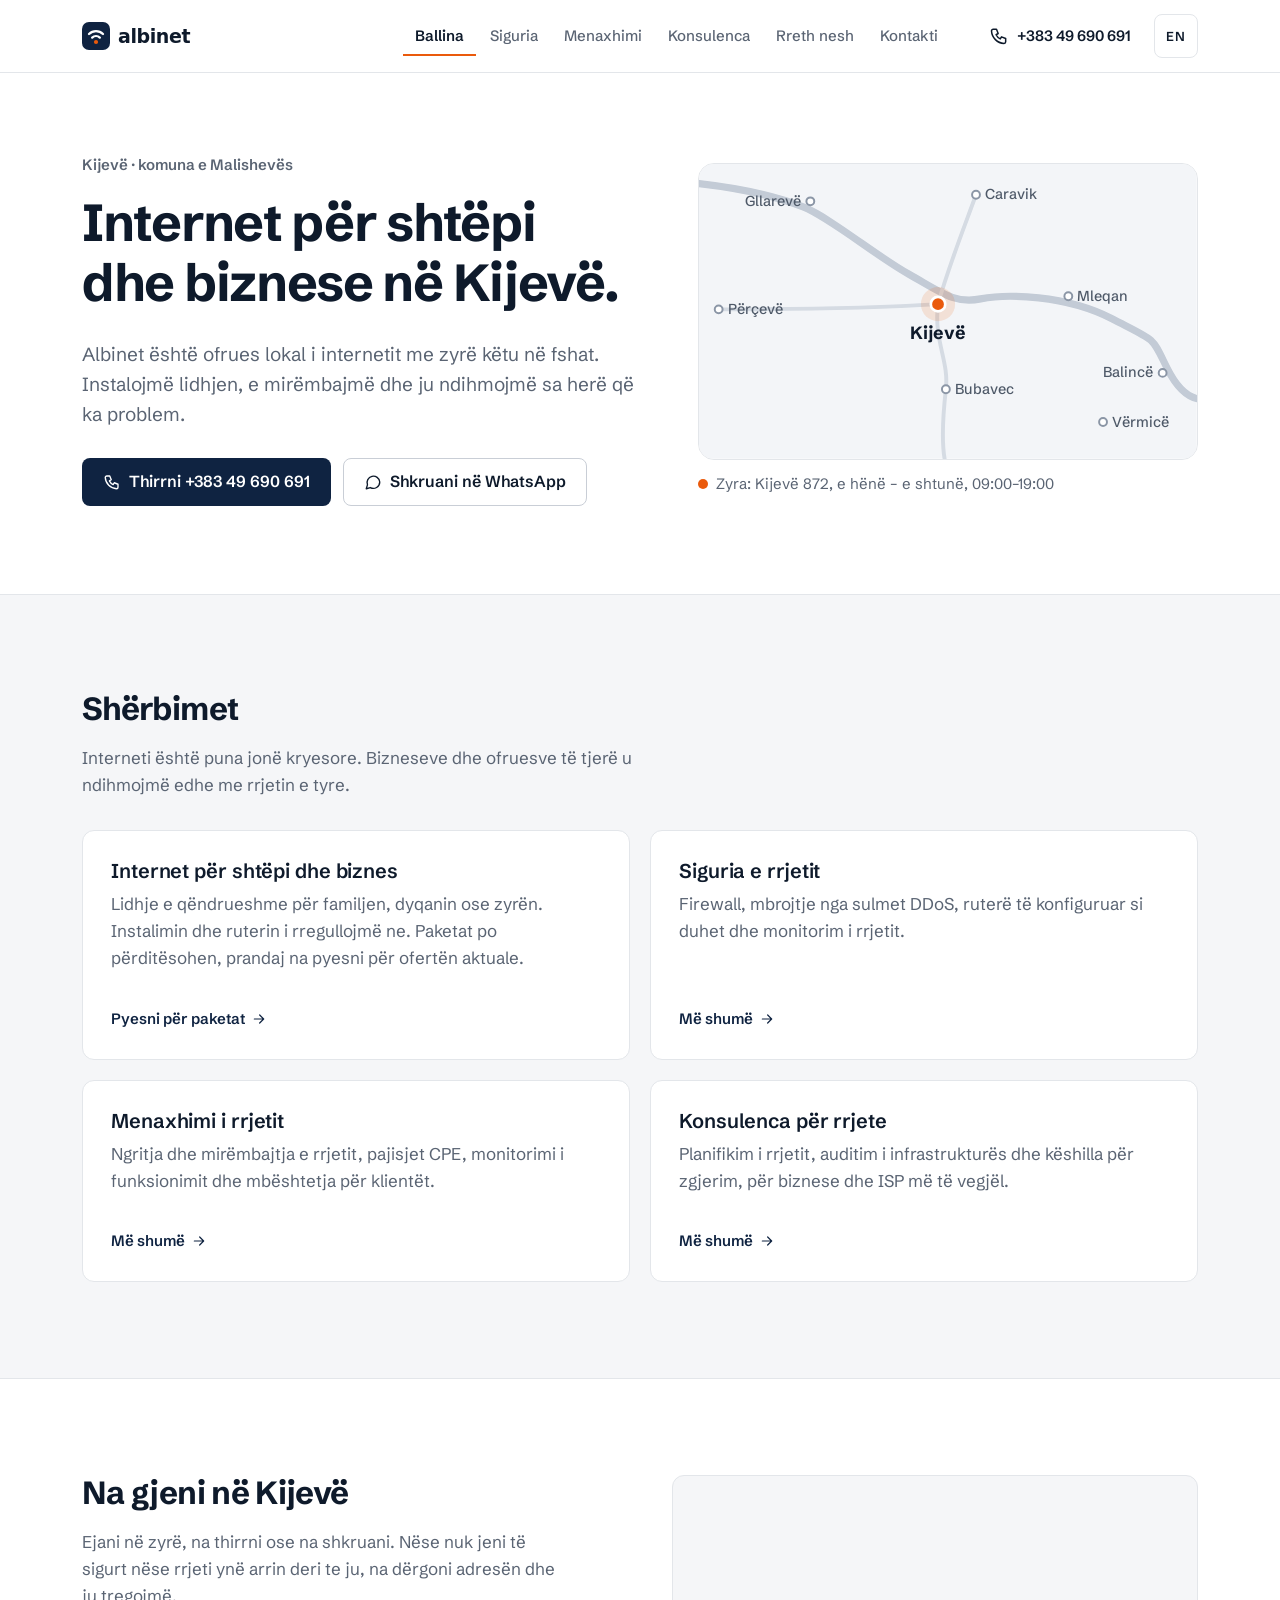
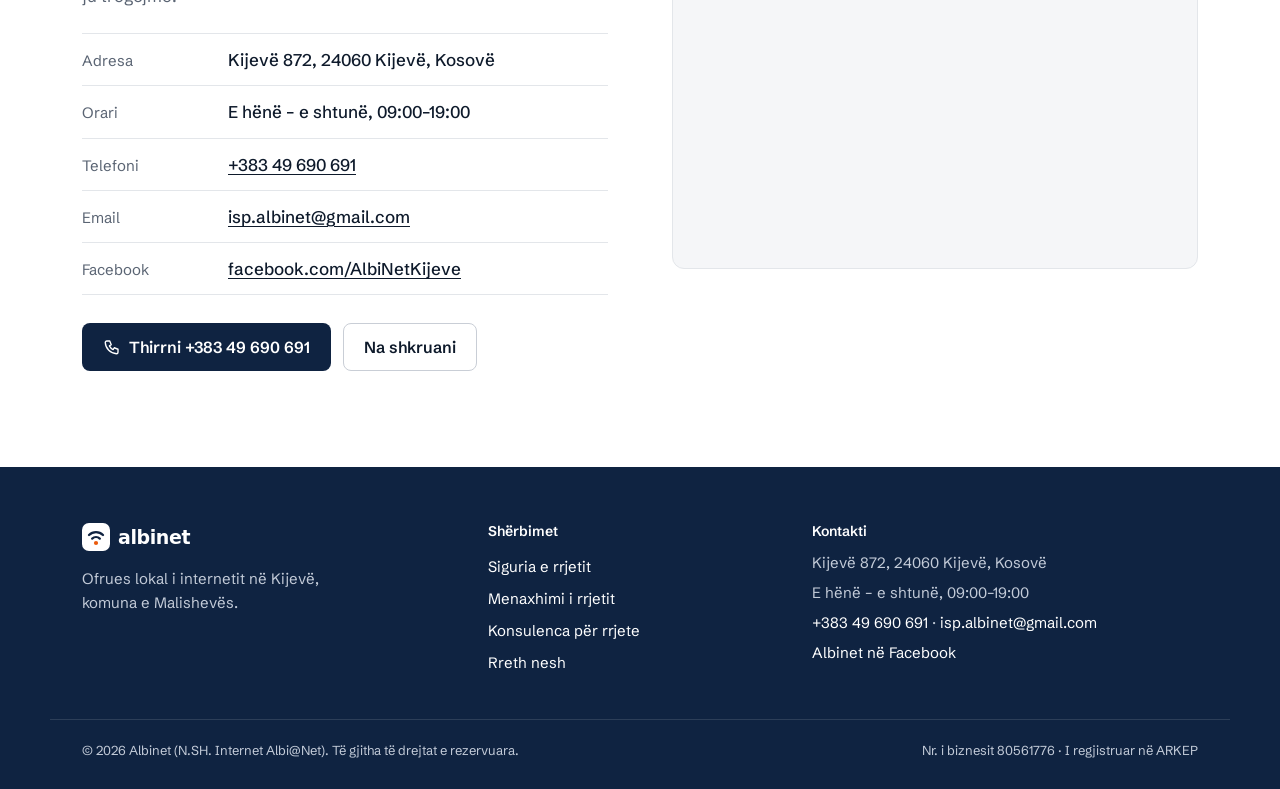
==== index.html @ 0df9fea4 "Albinet website: bilingual static site for cPanel with GitHub Pages demo Co-Authored-By: Claude Opus" ====
<!doctype html>
<html lang="sq">
<head>
<meta charset="utf-8">
<meta name="viewport" content="width=device-width, initial-scale=1">
<title data-i18n="meta.home.title">Albinet | Ofrues i internetit në Kijevë, Malishevë</title>
<meta name="description" content="Albinet (Albi@Net) ofron internet për shtëpi dhe biznese në Kijevë dhe në fshatrat përreth. Zyra në Kijevë, e hënë – e shtunë 09:00–19:00. Tel. +383 49 690 691." data-i18n-attr="content:meta.home.desc">
<link rel="canonical" href="https://albi-net.com/">
<meta name="theme-color" content="#ffffff">
<link rel="icon" href="assets/img/favicon.svg" type="image/svg+xml">
<link rel="icon" href="assets/img/favicon-32.png" type="image/png" sizes="32x32">
<link rel="apple-touch-icon" href="assets/img/apple-touch-icon.png">
<meta property="og:type" content="website">
<meta property="og:site_name" content="Albinet">
<meta property="og:title" content="Albinet | Ofrues i internetit në Kijevë, Malishevë">
<meta property="og:description" content="Albinet (Albi@Net) ofron internet për shtëpi dhe biznese në Kijevë dhe në fshatrat përreth. Zyra në Kijevë, e hënë – e shtunë 09:00–19:00. Tel. +383 49 690 691.">
<meta property="og:url" content="https://albi-net.com/">
<meta property="og:image" content="https://albi-net.com/assets/img/og-image.png">
<meta property="og:image:width" content="1200">
<meta property="og:image:height" content="630">
<meta property="og:locale" content="sq_AL">
<meta property="og:locale:alternate" content="en_GB">
<meta name="twitter:card" content="summary_large_image">
<script>(function(){try{var l=new URLSearchParams(location.search).get('lang')||localStorage.getItem('albinet-lang');if(l==='en'){var d=document.documentElement;d.classList.add('i18n-pending');setTimeout(function(){d.classList.remove('i18n-pending')},1500)}}catch(e){}})();</script>
<link rel="preconnect" href="https://fonts.googleapis.com">
<link rel="preconnect" href="https://fonts.gstatic.com" crossorigin>
<link rel="stylesheet" href="https://fonts.googleapis.com/css2?family=Schibsted+Grotesk:wght@400;500;600;700&amp;display=swap">
<link rel="stylesheet" href="assets/css/style.css?v=3">
<script src="assets/js/i18n.js?v=3" defer></script>
<script src="assets/js/main.js?v=3" defer></script>
<script type="application/ld+json">
{
  "@context": "https://schema.org",
  "@type": "LocalBusiness",
  "@id": "https://albi-net.com/#business",
  "name": "Albinet",
  "alternateName": "Albi@Net",
  "legalName": "N.SH. Internet Albi@Net",
  "description": "Ofrues lokal i internetit (Internet Service Provider) në Kijevë, komuna e Malishevës, Kosovë.",
  "url": "https://albi-net.com/",
  "logo": "https://albi-net.com/assets/img/logo.svg",
  "image": "https://albi-net.com/assets/img/og-image.png",
  "telephone": "+38349690691",
  "email": "isp.albinet@gmail.com",
  "address": {
    "@type": "PostalAddress",
    "streetAddress": "Kijevë 872",
    "addressLocality": "Kijevë",
    "addressRegion": "Malishevë",
    "postalCode": "24060",
    "addressCountry": "XK"
  },
  "openingHoursSpecification": [
    {
      "@type": "OpeningHoursSpecification",
      "dayOfWeek": [
        "Monday",
        "Tuesday",
        "Wednesday",
        "Thursday",
        "Friday",
        "Saturday"
      ],
      "opens": "09:00",
      "closes": "19:00"
    }
  ],
  "areaServed": {
    "@type": "Place",
    "name": "Kijevë dhe rrethina, komuna e Malishevës, Kosovë"
  },
  "sameAs": [
    "https://www.facebook.com/AlbiNetKijeve/"
  ],
  "knowsAbout": [
    "Internet Service Provider",
    "ISP Security",
    "ISP Management",
    "ISP Consulting"
  ]
}
</script>
</head>
<body>
<a class="skip-link" href="#main" data-i18n="a11y.skip">Kalo te përmbajtja</a>
<header class="site-header">
  <div class="container header-inner">
    <a class="brand" href="index.html" aria-label="Albinet, ballina" data-i18n-attr="aria-label:a11y.homeLink">
      <img src="assets/img/logo.svg" alt="Albinet" width="124" height="28">
    </a>
    <!-- TODO: replace assets/img/logo.svg and logo-light.svg with the real Albinet logo -->
    <button type="button" class="menu-toggle" aria-expanded="false" aria-controls="site-nav" aria-label="Menyja" data-i18n-attr="aria-label:a11y.menu">
      <svg class="icon icon-open" viewBox="0 0 24 24" aria-hidden="true" focusable="false"><path d="M4 7h16M4 12h16M4 17h16"/></svg><svg class="icon icon-close" viewBox="0 0 24 24" aria-hidden="true" focusable="false"><path d="M6 6l12 12M18 6L6 18"/></svg>
    </button>
    <nav class="site-nav" id="site-nav" aria-label="Navigimi kryesor" data-i18n-attr="aria-label:a11y.mainNav">
      <ul>
        <li><a href="index.html" aria-current="page" data-i18n="nav.home">Ballina</a></li><li><a href="security.html" data-i18n="nav.security">Siguria</a></li><li><a href="management.html" data-i18n="nav.management">Menaxhimi</a></li><li><a href="consulting.html" data-i18n="nav.consulting">Konsulenca</a></li><li><a href="about.html" data-i18n="nav.about">Rreth nesh</a></li><li><a href="contact.html" data-i18n="nav.contact">Kontakti</a></li>
      </ul>
    </nav>
    <a class="header-phone" href="tel:+38349690691"><svg class="icon" viewBox="0 0 24 24" aria-hidden="true" focusable="false"><path d="M5 4h4l2 5-2.5 1.5a11 11 0 0 0 5 5L15 13l5 2v4a2 2 0 0 1-2 2A16 16 0 0 1 3 6a2 2 0 0 1 2-2z"/></svg><span>+383 49 690 691</span></a>
    <button type="button" class="lang-toggle" data-lang-toggle>
      <span aria-hidden="true" data-i18n="lang.toggle">EN</span><span class="sr-only" data-i18n="lang.toggleSr">Switch to English</span>
    </button>
  </div>
</header>
<main id="main">
<section class="hero">
  <div class="container hero-grid">
    <div class="hero-copy">
      <p class="place" data-i18n="home.place">Kijevë · komuna e Malishevës</p>
      <h1 data-i18n="home.h1">Internet për shtëpi dhe biznese në Kijevë.</h1>
      <p class="hero-lead" data-i18n="home.lead">Albinet është ofrues lokal i internetit me zyrë këtu në fshat. Instalojmë lidhjen, e mirëmbajmë dhe ju ndihmojmë sa herë që ka problem.</p>
      <div class="actions">
        <a class="btn btn-primary" href="tel:+38349690691"><svg class="icon" viewBox="0 0 24 24" aria-hidden="true" focusable="false"><path d="M5 4h4l2 5-2.5 1.5a11 11 0 0 0 5 5L15 13l5 2v4a2 2 0 0 1-2 2A16 16 0 0 1 3 6a2 2 0 0 1 2-2z"/></svg><span data-i18n="btn.call">Thirrni +383 49 690 691</span></a>
        <a class="btn btn-secondary" href="https://wa.me/38349690691" rel="noopener"><svg class="icon" viewBox="0 0 24 24" aria-hidden="true" focusable="false"><path d="M21 12a8.5 8.5 0 0 1-12.6 7.4L3 21l1.6-5.2A8.5 8.5 0 1 1 21 12z"/></svg><span data-i18n="common.whatsapp">Shkruani në WhatsApp</span></a>
      </div>
    </div>
    <figure class="area-map">
        <svg viewBox="130 0 760 450" role="img" aria-label="Harta skematike e Kijevës dhe fshatrave përreth, me vendndodhjen e zyrës së Albinet" data-i18n-attr="aria-label:map.svgLabel">
          <rect x="130" y="0" width="760" height="450" class="map-bg"/>
          <path class="map-road map-road-main" d="M130 30 C200 38 250 50 290 66 S400 140 450 168 S520 214 560 206 S690 200 760 236 S820 262 845 312 S900 380 975 330"/>
          <path class="map-road" d="M495 214 C510 160 530 110 553 47 M495 214 C488 270 512 300 507 344 S500 420 505 450 M495 214 C400 220 260 222 160 222"/>
          <circle cx="300" cy="57" r="6" class="map-dot"/><text x="286" y="64" text-anchor="end" class="map-label">Gllarevë</text><circle cx="553" cy="47" r="6" class="map-dot"/><text x="567" y="54" text-anchor="start" class="map-label">Caravik</text><circle cx="160" cy="222" r="6" class="map-dot"/><text x="174" y="229" text-anchor="start" class="map-label">Përçevë</text><circle cx="694" cy="202" r="6" class="map-dot"/><text x="708" y="209" text-anchor="start" class="map-label">Mleqan</text><circle cx="507" cy="344" r="6" class="map-dot"/><text x="521" y="351" text-anchor="start" class="map-label">Bubavec</text><circle cx="838" cy="319" r="6" class="map-dot"/><text x="824" y="326" text-anchor="end" class="map-label">Balincë</text><circle cx="747" cy="394" r="6" class="map-dot"/><text x="761" y="401" text-anchor="start" class="map-label">Vërmicë</text>
          <circle cx="495" cy="214" r="26" class="map-halo"/>
          <circle cx="495" cy="214" r="11" class="map-pin"/>
          <text x="495" y="268" text-anchor="middle" class="map-label map-label-main">Kijevë</text>
        </svg>
        <figcaption><span class="pin-dot" aria-hidden="true"></span><span data-i18n="map.caption">Zyra: Kijevë 872, e hënë – e shtunë, 09:00–19:00</span></figcaption>
      </figure>
  </div>
</section>

<section class="section section-soft" aria-labelledby="services-title">
  <div class="container">
    <div class="section-head">
      <h2 id="services-title" data-i18n="home.services.title">Shërbimet</h2>
      <p data-i18n="home.services.lead">Interneti është puna jonë kryesore. Bizneseve dhe ofruesve të tjerë u ndihmojmë edhe me rrjetin e tyre.</p>
    </div>
    <!-- TODO: internet packages / pricing. When prices are final, show them in the first card or as a new section. -->
    <ul class="svc-grid">
      <li class="svc">
        <h3><a href="contact.html#contact-form" data-i18n="svc.internet.name">Internet për shtëpi dhe biznes</a></h3>
        <p data-i18n="svc.internet.text">Lidhje e qëndrueshme për familjen, dyqanin ose zyrën. Instalimin dhe ruterin i rregullojmë ne. Paketat po përditësohen, prandaj na pyesni për ofertën aktuale.</p>
        <span class="svc-more" aria-hidden="true"><span data-i18n="svc.internet.link">Pyesni për paketat</span><svg class="icon" viewBox="0 0 24 24" aria-hidden="true" focusable="false"><path d="M5 12h14M13 6l6 6-6 6"/></svg></span>
      </li>
      <li class="svc">
        <h3><a href="security.html" data-i18n="svc.security.name">Siguria e rrjetit</a></h3>
        <p data-i18n="svc.security.text">Firewall, mbrojtje nga sulmet DDoS, ruterë të konfiguruar si duhet dhe monitorim i rrjetit.</p>
        <span class="svc-more" aria-hidden="true"><span data-i18n="common.more">Më shumë</span><svg class="icon" viewBox="0 0 24 24" aria-hidden="true" focusable="false"><path d="M5 12h14M13 6l6 6-6 6"/></svg></span>
      </li>
      <li class="svc">
        <h3><a href="management.html" data-i18n="svc.management.name">Menaxhimi i rrjetit</a></h3>
        <p data-i18n="svc.management.text">Ngritja dhe mirëmbajtja e rrjetit, pajisjet CPE, monitorimi i funksionimit dhe mbështetja për klientët.</p>
        <span class="svc-more" aria-hidden="true"><span data-i18n="common.more">Më shumë</span><svg class="icon" viewBox="0 0 24 24" aria-hidden="true" focusable="false"><path d="M5 12h14M13 6l6 6-6 6"/></svg></span>
      </li>
      <li class="svc">
        <h3><a href="consulting.html" data-i18n="svc.consulting.name">Konsulenca për rrjete</a></h3>
        <p data-i18n="svc.consulting.text">Planifikim i rrjetit, auditim i infrastrukturës dhe këshilla për zgjerim, për biznese dhe ISP më të vegjël.</p>
        <span class="svc-more" aria-hidden="true"><span data-i18n="common.more">Më shumë</span><svg class="icon" viewBox="0 0 24 24" aria-hidden="true" focusable="false"><path d="M5 12h14M13 6l6 6-6 6"/></svg></span>
      </li>
    </ul>
  </div>
</section>

<section class="section" aria-labelledby="visit-title">
  <div class="container visit">
    <div>
      <h2 id="visit-title" data-i18n="visit.title">Na gjeni në Kijevë</h2>
      <!-- TODO: list the villages currently covered -->
      <p class="visit-text" data-i18n="visit.text">Ejani në zyrë, na thirrni ose na shkruani. Nëse nuk jeni të sigurt nëse rrjeti ynë arrin deri te ju, na dërgoni adresën dhe ju tregojmë.</p>
      <dl class="kv">
          <div><dt data-i18n="info.address">Adresa</dt><dd><span data-i18n="common.address">Kijevë 872, 24060 Kijevë, Kosovë</span></dd></div>
          <div><dt data-i18n="info.hours">Orari</dt><dd><span data-i18n="common.hours">E hënë – e shtunë, 09:00–19:00</span></dd></div>
          <div><dt data-i18n="info.phone">Telefoni</dt><dd><a href="tel:+38349690691">+383 49 690 691</a></dd></div>
          <div><dt data-i18n="info.email">Email</dt><dd><a href="mailto:isp.albinet@gmail.com">isp.albinet@gmail.com</a></dd></div>
          <div><dt data-i18n="info.facebook">Facebook</dt><dd><a href="https://www.facebook.com/AlbiNetKijeve/" rel="noopener">facebook.com/AlbiNetKijeve</a></dd></div>
        </dl>
      <div class="actions">
        <a class="btn btn-primary" href="tel:+38349690691"><svg class="icon" viewBox="0 0 24 24" aria-hidden="true" focusable="false"><path d="M5 4h4l2 5-2.5 1.5a11 11 0 0 0 5 5L15 13l5 2v4a2 2 0 0 1-2 2A16 16 0 0 1 3 6a2 2 0 0 1 2-2z"/></svg><span data-i18n="btn.call">Thirrni +383 49 690 691</span></a>
        <a class="btn btn-secondary" href="contact.html#contact-form"><span data-i18n="common.writeUs">Na shkruani</span></a>
      </div>
    </div>
    <div class="map-embed">
      <iframe src="https://www.google.com/maps?q=Kijev%C3%AB%2C%20Malishev%C3%AB%2C%20Kosovo&z=14&output=embed" loading="lazy" referrerpolicy="no-referrer-when-downgrade" allowfullscreen title="Harta: Kijevë, Kosovë" data-i18n-attr="title:map.title"></iframe>
    </div>
  </div>
</section>
</main>
<footer class="site-footer">
  <div class="container footer-grid">
    <div class="footer-brand">
      <img src="assets/img/logo-light.svg" alt="Albinet" width="124" height="28" loading="lazy">
      <p data-i18n="footer.tagline">Ofrues lokal i internetit në Kijevë, komuna e Malishevës.</p>
    </div>
    <nav class="footer-col" aria-label="Lidhjet në fund të faqes" data-i18n-attr="aria-label:a11y.footerNav">
      <h2 class="footer-title" data-i18n="common.services">Shërbimet</h2>
      <ul>
        <li><a href="security.html" data-i18n="svc.security.name">Siguria e rrjetit</a></li>
        <li><a href="management.html" data-i18n="svc.management.name">Menaxhimi i rrjetit</a></li>
        <li><a href="consulting.html" data-i18n="svc.consulting.name">Konsulenca për rrjete</a></li>
        <li><a href="about.html" data-i18n="nav.about">Rreth nesh</a></li>
      </ul>
    </nav>
    <div class="footer-col">
      <h2 class="footer-title" data-i18n="footer.contact">Kontakti</h2>
      <address>
        <p data-i18n="common.address">Kijevë 872, 24060 Kijevë, Kosovë</p>
        <p data-i18n="common.hours">E hënë – e shtunë, 09:00–19:00</p>
        <p><a href="tel:+38349690691">+383 49 690 691</a> · <a href="mailto:isp.albinet@gmail.com">isp.albinet@gmail.com</a></p>
        <p><a href="https://www.facebook.com/AlbiNetKijeve/" rel="noopener" data-i18n="footer.facebook">Albinet në Facebook</a></p>
      </address>
    </div>
  </div>
  <div class="container footer-bottom">
    <p>&copy; <span data-year>2026</span> Albinet (N.SH. Internet Albi@Net). <span data-i18n="footer.rights">Të gjitha të drejtat e rezervuara.</span></p>
    <p data-i18n="footer.reg">Nr. i biznesit 80561776 · I regjistruar në ARKEP</p>
  </div>
</footer>
</body>
</html>
---- assets/css/style.css ----
/* =========================================================================
   Albinet - main stylesheet
   Mobile-first. Breakpoints: 640px, 900px, 1024px.
   TODO: brand colours. When the official colours are ready, change
   --navy and --accent below (and the logo files in assets/img).
   ========================================================================= */

:root {
  --bg: #ffffff;
  --soft: #f5f6f8;          /* light grey sections */
  --text: #0e1a2b;
  --muted: #5a6473;
  --border: #e3e6ea;
  --border-strong: #c9ced6;
  --navy: #0f2341;          /* buttons, footer */
  --navy-hover: #1c3966;
  --accent: #ea5a0c;        /* small marks only (map pin, current page) */
  --success: #146c43;
  --danger: #b42318;
  --radius: 12px;
  --header-h: 72px;
  --font: "Schibsted Grotesk", system-ui, -apple-system, "Segoe UI", Roboto, Arial, sans-serif;
}

/* ---------- base ---------- */
*, *::before, *::after { box-sizing: border-box; }
html { -webkit-text-size-adjust: 100%; scroll-behavior: smooth; scroll-padding-top: calc(var(--header-h) + 16px); }
.i18n-pending body { visibility: hidden; }
body {
  margin: 0; background: var(--bg); color: var(--text);
  font-family: var(--font); font-size: 1.0625rem; line-height: 1.6;
  -webkit-font-smoothing: antialiased; text-rendering: optimizeLegibility;
}
body.menu-open { overflow: hidden; }
img, svg { display: block; max-width: 100%; }
h1, h2, h3 { margin: 0 0 .5em; line-height: 1.15; text-wrap: balance; }
h1 { font-size: clamp(2.1rem, 4.6vw, 3.25rem); font-weight: 700; letter-spacing: -0.025em; }
h2 { font-size: clamp(1.5rem, 2.6vw, 2rem); font-weight: 700; letter-spacing: -0.02em; }
h3 { font-size: 1.125rem; font-weight: 600; letter-spacing: -0.005em; }
p { margin: 0 0 1em; }
p:last-child { margin-bottom: 0; }
a { color: var(--navy); text-underline-offset: 3px; text-decoration-thickness: 1px; }
a:hover { color: var(--navy-hover); }
:focus-visible { outline: 2px solid var(--navy); outline-offset: 3px; border-radius: 4px; }
.site-footer :focus-visible { outline-color: #ffffff; }
address { font-style: normal; }

.sr-only {
  position: absolute !important; width: 1px; height: 1px; padding: 0; margin: -1px;
  overflow: hidden; clip: rect(0, 0, 0, 0); white-space: nowrap; border: 0;
}
.skip-link {
  position: absolute; left: 16px; top: -100px; z-index: 100;
  background: var(--navy); color: #fff; font-weight: 600;
  padding: 10px 16px; border-radius: 8px; text-decoration: none;
}
.skip-link:focus { top: 12px; color: #fff; }

.container { width: 100%; max-width: 1180px; margin-inline: auto; padding-inline: 20px; }
@media (min-width: 900px) { .container { padding-inline: 32px; } }

.icon {
  width: 20px; height: 20px; flex-shrink: 0;
  fill: none; stroke: currentColor; stroke-width: 1.8; stroke-linecap: round; stroke-linejoin: round;
}

/* ---------- buttons & links ---------- */
.btn {
  display: inline-flex; align-items: center; justify-content: center; gap: 8px;
  min-height: 48px; padding: 0 20px; border: 1px solid transparent; border-radius: 8px;
  font: inherit; font-size: 1rem; font-weight: 600; line-height: 1.2; text-decoration: none; cursor: pointer;
  transition: background-color .15s ease, border-color .15s ease, color .15s ease;
}
.btn .icon { width: 18px; height: 18px; }
.btn-primary { background: var(--navy); color: #fff; }
.btn-primary:hover { background: var(--navy-hover); color: #fff; }
.btn-secondary { background: #fff; color: var(--text); border-color: var(--border-strong); }
.btn-secondary:hover { border-color: var(--text); color: var(--text); }
.btn-block { width: 100%; }
.btn[disabled] { opacity: .7; cursor: progress; }
.actions { display: flex; flex-wrap: wrap; gap: 12px; margin-top: 28px; }
@media (max-width: 519px) { .actions .btn { flex: 1 1 100%; } }

.text-link { display: inline-flex; align-items: center; gap: 6px; min-height: 44px; font-weight: 600; text-decoration: none; }
.text-link:hover { text-decoration: underline; }
.text-link .icon { width: 16px; height: 16px; }

/* ---------- header ---------- */
.site-header { position: sticky; top: 0; z-index: 50; background: #fff; border-bottom: 1px solid var(--border); }
.header-inner { display: flex; align-items: center; gap: 8px; min-height: var(--header-h); }
.brand { display: inline-flex; margin-right: auto; }
.brand img { height: 28px; width: auto; }

.header-phone, .lang-toggle, .menu-toggle {
  display: inline-flex; align-items: center; justify-content: center; gap: 8px;
  min-width: 44px; min-height: 44px; padding: 0 10px;
  background: none; border: 1px solid var(--border); border-radius: 8px;
  color: var(--text); font: inherit; font-size: .9375rem; font-weight: 600; text-decoration: none; cursor: pointer;
}
.header-phone:hover, .lang-toggle:hover, .menu-toggle:hover { border-color: var(--border-strong); color: var(--text); }
.header-phone { position: relative; }
.header-phone span { position: absolute; width: 1px; height: 1px; overflow: hidden; clip: rect(0, 0, 0, 0); white-space: nowrap; } /* visually hidden on phones, still read aloud */
.header-phone { order: 1; }
.lang-toggle { order: 2; font-size: .8125rem; letter-spacing: .04em; }
.menu-toggle { order: 3; }
.menu-toggle .icon { width: 22px; height: 22px; }
.menu-toggle .icon-close { display: none; }
.menu-toggle[aria-expanded="true"] .icon-open { display: none; }
.menu-toggle[aria-expanded="true"] .icon-close { display: block; }

.site-nav {
  display: none; position: fixed; left: 0; right: 0; top: var(--header-h);
  max-height: calc(100vh - var(--header-h)); max-height: calc(100dvh - var(--header-h)); overflow-y: auto;
  background: #fff; border-bottom: 1px solid var(--border); padding: 4px 20px 20px;
  box-shadow: 0 12px 24px rgba(15, 35, 65, .08);
}
.site-nav.is-open { display: block; }
.site-nav ul { list-style: none; margin: 0; padding: 0; }
.site-nav a { display: block; padding: 14px 0; border-bottom: 1px solid var(--border); color: var(--text); text-decoration: none; font-size: 1.0625rem; font-weight: 500; }
.site-nav li:last-child a { border-bottom: 0; }
.site-nav a[aria-current="page"] { font-weight: 700; }

@media (min-width: 640px) { .header-phone span { position: static; width: auto; height: auto; overflow: visible; clip: auto; } .header-phone { padding: 0 14px; } }
@media (min-width: 1024px) {
  .menu-toggle { display: none; }
  .site-nav { display: block; position: static; order: 0; max-height: none; overflow: visible; padding: 0; margin-right: 16px; background: none; border: 0; box-shadow: none; }
  .site-nav ul { display: flex; gap: 2px; }
  .site-nav a { padding: 8px 12px; border: 0; border-radius: 6px; font-size: .9375rem; color: var(--muted); }
  .site-nav a:hover { color: var(--text); background: var(--soft); }
  .site-nav a[aria-current="page"] { color: var(--text); font-weight: 600; box-shadow: inset 0 -2px 0 var(--accent); border-radius: 0; background: none; }
  .header-phone { border-color: transparent; }
  .header-phone:hover { border-color: var(--border); }
}

/* ---------- home hero ---------- */
.hero { padding: 48px 0 56px; }
.hero-grid { display: grid; gap: 40px; align-items: center; }
.place { font-size: .9375rem; font-weight: 600; color: var(--muted); margin-bottom: 16px; }
.hero h1 { max-width: 17ch; }
.hero-lead { font-size: 1.1875rem; color: var(--muted); max-width: 46ch; }
@media (min-width: 900px) {
  .hero { padding: 80px 0 88px; }
  .hero-grid { grid-template-columns: 1.05fr .95fr; gap: 64px; }
}

/* schematic area map */
.area-map { margin: 0; }
.area-map svg { width: 100%; height: auto; border: 1px solid var(--border); border-radius: 16px; font-family: var(--font); }
.map-bg { fill: #f3f5f8; }
.map-road { fill: none; stroke: #d5dbe3; stroke-width: 6; stroke-linecap: round; }
.map-road-main { stroke: #c3cbd6; stroke-width: 11; }
.map-dot { fill: #fff; stroke: #8b96a6; stroke-width: 3; }
.map-label { fill: #4e5968; font-size: 22px; font-weight: 500; }
.map-label-main { fill: var(--text); font-size: 27px; font-weight: 700; }
.map-halo { fill: rgba(234, 90, 12, .14); }
.map-pin { fill: var(--accent); stroke: #fff; stroke-width: 4; }
.area-map figcaption { display: flex; align-items: center; gap: 8px; margin-top: 12px; font-size: .9375rem; color: var(--muted); }
.pin-dot { width: 10px; height: 10px; border-radius: 50%; background: var(--accent); flex-shrink: 0; }

/* ---------- sections ---------- */
.section { padding: 64px 0; }
.section-tight { padding-top: 40px; }
.section-soft { background: var(--soft); border-block: 1px solid var(--border); }
.section-head { max-width: 640px; margin-bottom: 32px; }
.section-head p { color: var(--muted); font-size: 1.0625rem; }
@media (min-width: 900px) { .section { padding: 96px 0; } .section-tight { padding-top: 56px; } }

/* service cards (home) */
.svc-grid { list-style: none; margin: 0; padding: 0; display: grid; gap: 16px; }
@media (min-width: 720px) { .svc-grid { grid-template-columns: 1fr 1fr; gap: 20px; } }
.svc {
  position: relative; display: flex; flex-direction: column;
  background: #fff; border: 1px solid var(--border); border-radius: var(--radius); padding: 28px;
  transition: border-color .15s ease, box-shadow .15s ease;
}
.svc:hover { border-color: var(--border-strong); box-shadow: 0 1px 2px rgba(15, 35, 65, .04), 0 10px 28px rgba(15, 35, 65, .07); }
.svc h3 { font-size: 1.25rem; margin-bottom: .4em; }
.svc h3 a { color: var(--text); text-decoration: none; }
.svc h3 a::after { content: ""; position: absolute; inset: 0; border-radius: var(--radius); } /* whole card clickable */
.svc p { color: var(--muted); }
.svc-more { display: inline-flex; align-items: center; gap: 6px; margin-top: auto; padding-top: 18px; font-size: .9375rem; font-weight: 600; color: var(--navy); }
.svc-more .icon { width: 16px; height: 16px; transition: transform .15s ease; }
.svc:hover .svc-more .icon { transform: translateX(3px); }

/* find us (home) */
.visit { display: grid; gap: 40px; }
.visit-text { color: var(--muted); max-width: 48ch; margin-bottom: 24px; }
@media (min-width: 900px) { .visit { grid-template-columns: 1fr 1fr; gap: 64px; align-items: start; } }

/* key/value lists */
.kv { margin: 0; }
.kv > div { display: grid; gap: 2px; padding: 12px 0; border-top: 1px solid var(--border); }
.kv > div:last-child { border-bottom: 1px solid var(--border); }
.kv dt { font-size: .875rem; color: var(--muted); }
.kv dd { margin: 0; font-weight: 500; overflow-wrap: anywhere; }
.kv dd a { color: var(--text); }
@media (min-width: 520px) {
  .kv > div { grid-template-columns: 130px 1fr; gap: 16px; align-items: baseline; }
  .kv dt { font-size: .9375rem; }
  .kv-wide > div { grid-template-columns: 190px 1fr; }
}

.map-embed { aspect-ratio: 4 / 3; border: 1px solid var(--border); border-radius: var(--radius); overflow: hidden; background: var(--soft); }
.map-embed iframe { display: block; width: 100%; height: 100%; border: 0; }

/* ---------- inner pages ---------- */
.page-head { background: var(--soft); border-bottom: 1px solid var(--border); padding: 32px 0 40px; }
.crumbs { display: flex; flex-wrap: wrap; gap: 8px; font-size: .875rem; color: var(--muted); margin-bottom: 24px; }
.crumbs a { color: var(--muted); text-decoration: none; }
.crumbs a:hover { color: var(--text); text-decoration: underline; }
.page-head h1 { max-width: 20ch; }
.page-lead { font-size: 1.1875rem; color: var(--muted); max-width: 58ch; }
.page-head-404 { padding: 72px 0 80px; }
@media (min-width: 900px) { .page-head { padding: 40px 0 64px; } }

.page-body { display: grid; gap: 48px; padding-block: 48px 72px; }
@media (min-width: 960px) {
  .page-body { grid-template-columns: minmax(0, 1fr) 320px; gap: 72px; align-items: start; padding-block: 64px 104px; }
  .help-box { position: sticky; top: calc(var(--header-h) + 24px); }
}
.page-main { max-width: 720px; }
.block + .block { margin-top: 56px; }
.block h2 { font-size: 1.5rem; margin-bottom: 20px; }
.block > p { color: var(--muted); }
.block > p:first-of-type { color: var(--text); font-size: 1.125rem; }

.rows { border-bottom: 1px solid var(--border); }
.row { padding: 22px 0; border-top: 1px solid var(--border); }
.row h3 { margin-bottom: .35em; }
.row p { color: var(--muted); }

.pair { display: grid; gap: 16px; }
@media (min-width: 640px) { .pair { grid-template-columns: 1fr 1fr; } }
.pair > div { background: var(--soft); border-radius: var(--radius); padding: 24px; }
.pair p { color: var(--muted); }

.steps { list-style: none; counter-reset: step; margin: 0; padding: 0; display: grid; gap: 12px; }
@media (min-width: 640px) { .steps { grid-template-columns: 1fr 1fr; } }
.steps li { counter-increment: step; border: 1px solid var(--border); border-radius: var(--radius); padding: 20px 22px; }
.steps li::before {
  content: counter(step); display: grid; place-items: center; width: 28px; height: 28px; margin-bottom: 12px;
  border-radius: 50%; background: var(--navy); color: #fff; font-size: .875rem; font-weight: 600;
}
.steps h3 { margin-bottom: .2em; }
.steps p { color: var(--muted); font-size: 1rem; }

.ticks { list-style: none; margin: 0; padding: 0; }
.ticks li { position: relative; padding: 0 0 0 30px; margin-bottom: 14px; }
.ticks li::before {
  content: ""; position: absolute; left: 4px; top: .45em; width: 12px; height: 7px;
  border-left: 2px solid var(--navy); border-bottom: 2px solid var(--navy); transform: rotate(-45deg);
}

.help-box { border: 1px solid var(--border); border-radius: var(--radius); padding: 24px; background: #fff; }
.help-box h2 { font-size: 1.1875rem; margin-bottom: 8px; }
.help-box p { color: var(--muted); font-size: .9375rem; margin-bottom: 20px; }
.help-box .btn + .btn { margin-top: 10px; }
.help-box .text-link { margin-top: 8px; font-size: .9375rem; }

/* ---------- contact ---------- */
.channels { list-style: none; margin: 0 0 48px; padding: 0; display: grid; gap: 12px; }
@media (min-width: 560px) { .channels { grid-template-columns: 1fr 1fr; } }
@media (min-width: 1024px) { .channels { grid-template-columns: repeat(4, 1fr); } }
.channels a {
  display: flex; align-items: center; gap: 14px; height: 100%; min-height: 72px; padding: 14px 18px;
  border: 1px solid var(--border); border-radius: var(--radius); color: var(--text); text-decoration: none;
  transition: border-color .15s ease;
}
.channels a:hover { border-color: var(--border-strong); color: var(--text); }
.channels .icon { width: 22px; height: 22px; color: var(--muted); }
.channels strong { display: block; font-weight: 600; }
.channels .sub { display: block; color: var(--muted); font-size: .875rem; overflow-wrap: anywhere; }

.contact-grid { display: grid; gap: 48px; }
@media (min-width: 960px) { .contact-grid { grid-template-columns: 1.15fr .85fr; gap: 64px; align-items: start; } }
.contact-form { border: 1px solid var(--border); border-radius: var(--radius); padding: 24px; }
@media (min-width: 640px) { .contact-form { padding: 32px; } }
.contact-form h2, .contact-info h2 { font-size: 1.375rem; margin-bottom: 6px; }
.contact-form > .hint { margin: 0 0 22px; }
.field { margin-bottom: 18px; }
.field-row { display: grid; gap: 0 16px; }
@media (min-width: 640px) { .field-row { grid-template-columns: 1fr 1fr; } }
.field label { display: block; margin-bottom: 6px; font-size: .9375rem; font-weight: 600; }
.req { color: var(--danger); }
.optional { color: var(--muted); font-weight: 400; }
.field input, .field select, .field textarea {
  display: block; width: 100%; min-height: 48px; padding: 11px 14px;
  background: #fff; color: var(--text); border: 1px solid var(--border-strong); border-radius: 8px;
  font: inherit; font-size: 1rem; /* 16px avoids iOS zoom on focus */
  transition: border-color .15s ease, box-shadow .15s ease;
}
.field textarea { min-height: 140px; resize: vertical; }
.field select {
  appearance: none; -webkit-appearance: none; padding-right: 44px; cursor: pointer;
  background-image: url("data:image/svg+xml,%3Csvg xmlns='http://www.w3.org/2000/svg' viewBox='0 0 24 24' fill='none' stroke='%235a6473' stroke-width='2' stroke-linecap='round' stroke-linejoin='round'%3E%3Cpath d='M6 9l6 6 6-6'/%3E%3C/svg%3E");
  background-repeat: no-repeat; background-position: right 14px center; background-size: 18px;
}
.field input:focus, .field select:focus, .field textarea:focus { outline: none; border-color: var(--navy); box-shadow: 0 0 0 3px rgba(15, 35, 65, .14); }
.field [aria-invalid="true"] { border-color: var(--danger); box-shadow: 0 0 0 3px rgba(180, 35, 24, .12); }
.hint { margin: 6px 0 0; color: var(--muted); font-size: .875rem; }
.contact-form > .hint:last-of-type { margin-bottom: 18px; }
.hp { position: absolute !important; left: -10000px; width: 1px; height: 1px; overflow: hidden; }

.form-status { margin-top: 16px; padding: 12px 16px; border-radius: 8px; font-size: .9375rem; font-weight: 500; }
.form-status:focus { outline: none; }
.form-status.is-success { background: #ecf7f0; border: 1px solid #b4dfc4; color: var(--success); }
.form-status.is-error { background: #fdf0ee; border: 1px solid #f1bdb6; color: var(--danger); }

.contact-info .kv { margin: 16px 0 24px; }
.contact-info .text-link { margin-top: 8px; }

/* ---------- footer ---------- */
.site-footer { background: var(--navy); color: #c3cbd8; padding: 56px 0 28px; font-size: .9375rem; }
.site-footer a { color: #fff; text-decoration: none; }
.site-footer a:hover { text-decoration: underline; }
.footer-grid { display: grid; gap: 36px; }
.footer-brand img { height: 28px; width: auto; margin-bottom: 16px; }
.footer-brand p { max-width: 32ch; }
.footer-title { margin: 0 0 12px; font-size: .875rem; font-weight: 600; letter-spacing: 0; color: #fff; }
.footer-col ul { list-style: none; margin: 0; padding: 0; }
.footer-col li a { display: inline-block; padding: 4px 0; }
.footer-col address p { margin-bottom: 6px; }
.footer-bottom { display: flex; flex-wrap: wrap; justify-content: space-between; gap: 6px 24px; margin-top: 40px; padding-top: 20px; border-top: 1px solid rgba(255, 255, 255, .12); font-size: .8125rem; }
.footer-bottom p { margin: 0; }
@media (min-width: 768px) { .footer-grid { grid-template-columns: 1.3fr 1fr 1.4fr; gap: 48px; } }

/* ---------- reduced motion ---------- */
@media (prefers-reduced-motion: reduce) {
  html { scroll-behavior: auto; }
  *, *::before, *::after { transition: none !important; }
}
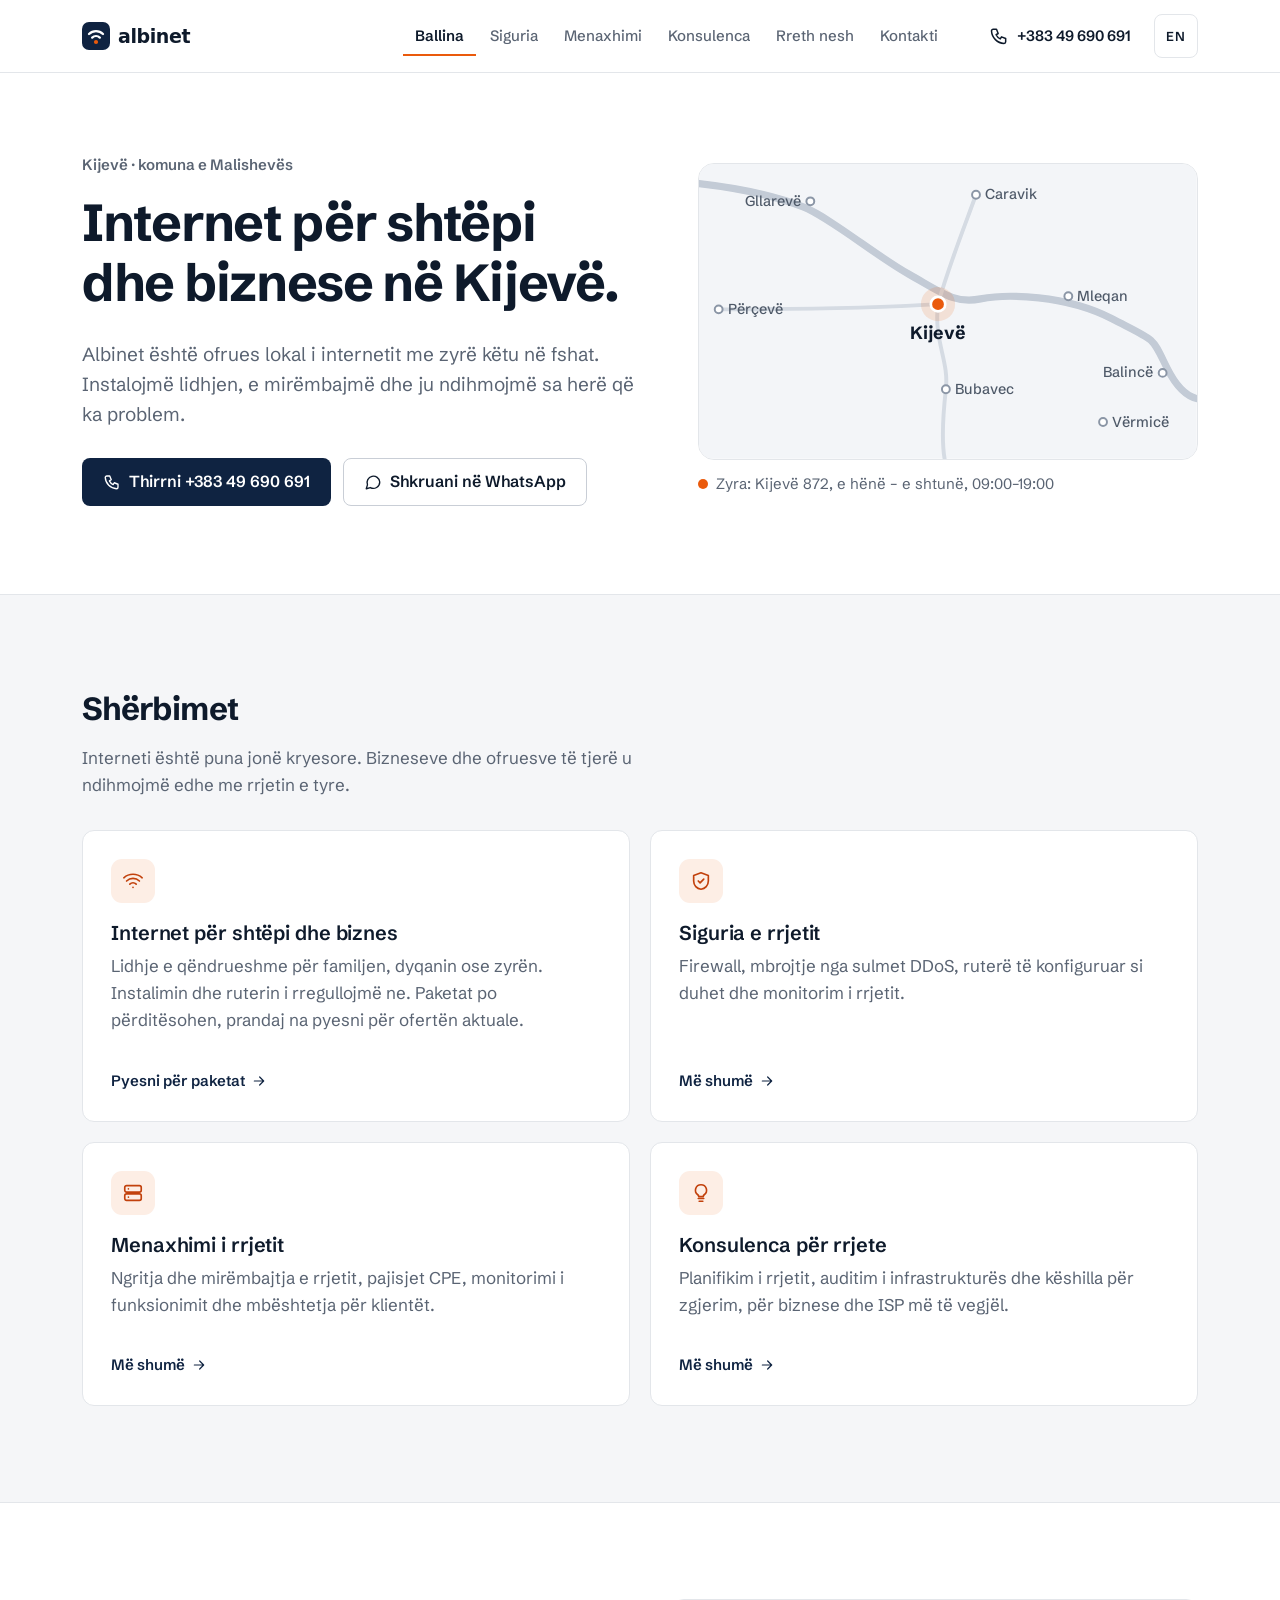
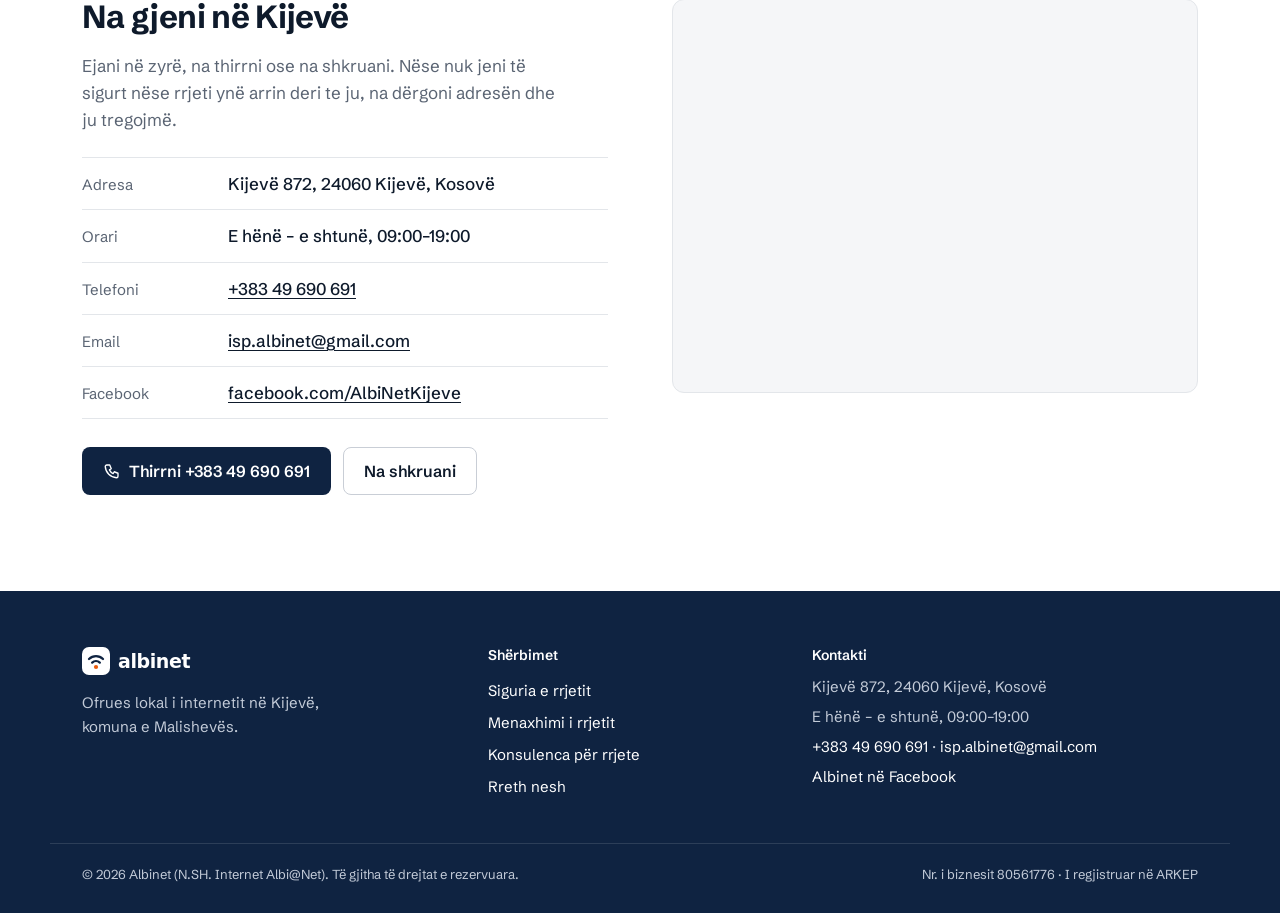
==== commit 3d1b9772: "Add navy page headers, network graphics and section icons Co-Authored-By: Claude Opus 5.5 <noreply@a" ====
--- a/index.html
+++ b/index.html
@@ -25,9 +25,9 @@
 <link rel="preconnect" href="https://fonts.googleapis.com">
 <link rel="preconnect" href="https://fonts.gstatic.com" crossorigin>
 <link rel="stylesheet" href="https://fonts.googleapis.com/css2?family=Schibsted+Grotesk:wght@400;500;600;700&amp;display=swap">
-<link rel="stylesheet" href="assets/css/style.css?v=3">
-<script src="assets/js/i18n.js?v=3" defer></script>
-<script src="assets/js/main.js?v=3" defer></script>
+<link rel="stylesheet" href="assets/css/style.css?v=4">
+<script src="assets/js/i18n.js?v=4" defer></script>
+<script src="assets/js/main.js?v=4" defer></script>
 <script type="application/ld+json">
 {
   "@context": "https://schema.org",
@@ -139,21 +139,25 @@
     <!-- TODO: internet packages / pricing. When prices are final, show them in the first card or as a new section. -->
     <ul class="svc-grid">
       <li class="svc">
+        <span class="row-icon" aria-hidden="true"><svg class="icon" viewBox="0 0 24 24" aria-hidden="true" focusable="false"><path d="M2 8.5a15 15 0 0 1 20 0M5 12a10 10 0 0 1 14 0M8.5 15.5a5 5 0 0 1 7 0"/><path d="M12 19h.01"/></svg></span>
         <h3><a href="contact.html#contact-form" data-i18n="svc.internet.name">Internet për shtëpi dhe biznes</a></h3>
         <p data-i18n="svc.internet.text">Lidhje e qëndrueshme për familjen, dyqanin ose zyrën. Instalimin dhe ruterin i rregullojmë ne. Paketat po përditësohen, prandaj na pyesni për ofertën aktuale.</p>
         <span class="svc-more" aria-hidden="true"><span data-i18n="svc.internet.link">Pyesni për paketat</span><svg class="icon" viewBox="0 0 24 24" aria-hidden="true" focusable="false"><path d="M5 12h14M13 6l6 6-6 6"/></svg></span>
       </li>
       <li class="svc">
+        <span class="row-icon" aria-hidden="true"><svg class="icon" viewBox="0 0 24 24" aria-hidden="true" focusable="false"><path d="M12 3l8 3v6c0 5-3.5 8.5-8 9-4.5-.5-8-4-8-9V6l8-3z"/><path d="M9 12l2 2 4-4"/></svg></span>
         <h3><a href="security.html" data-i18n="svc.security.name">Siguria e rrjetit</a></h3>
         <p data-i18n="svc.security.text">Firewall, mbrojtje nga sulmet DDoS, ruterë të konfiguruar si duhet dhe monitorim i rrjetit.</p>
         <span class="svc-more" aria-hidden="true"><span data-i18n="common.more">Më shumë</span><svg class="icon" viewBox="0 0 24 24" aria-hidden="true" focusable="false"><path d="M5 12h14M13 6l6 6-6 6"/></svg></span>
       </li>
       <li class="svc">
+        <span class="row-icon" aria-hidden="true"><svg class="icon" viewBox="0 0 24 24" aria-hidden="true" focusable="false"><rect x="3" y="4" width="18" height="7" rx="2"/><rect x="3" y="13" width="18" height="7" rx="2"/><path d="M7 7.5h.01M7 16.5h.01"/></svg></span>
         <h3><a href="management.html" data-i18n="svc.management.name">Menaxhimi i rrjetit</a></h3>
         <p data-i18n="svc.management.text">Ngritja dhe mirëmbajtja e rrjetit, pajisjet CPE, monitorimi i funksionimit dhe mbështetja për klientët.</p>
         <span class="svc-more" aria-hidden="true"><span data-i18n="common.more">Më shumë</span><svg class="icon" viewBox="0 0 24 24" aria-hidden="true" focusable="false"><path d="M5 12h14M13 6l6 6-6 6"/></svg></span>
       </li>
       <li class="svc">
+        <span class="row-icon" aria-hidden="true"><svg class="icon" viewBox="0 0 24 24" aria-hidden="true" focusable="false"><path d="M9 18h6M10 21h4"/><path d="M12 3a6 6 0 0 0-3.5 10.9c.6.5 1 1.2 1 2V16h5v-.1c0-.8.4-1.5 1-2A6 6 0 0 0 12 3z"/></svg></span>
         <h3><a href="consulting.html" data-i18n="svc.consulting.name">Konsulenca për rrjete</a></h3>
         <p data-i18n="svc.consulting.text">Planifikim i rrjetit, auditim i infrastrukturës dhe këshilla për zgjerim, për biznese dhe ISP më të vegjël.</p>
         <span class="svc-more" aria-hidden="true"><span data-i18n="common.more">Më shumë</span><svg class="icon" viewBox="0 0 24 24" aria-hidden="true" focusable="false"><path d="M5 12h14M13 6l6 6-6 6"/></svg></span>
--- a/assets/css/style.css
+++ b/assets/css/style.css
@@ -174,6 +174,7 @@
   transition: border-color .15s ease, box-shadow .15s ease;
 }
 .svc:hover { border-color: var(--border-strong); box-shadow: 0 1px 2px rgba(15, 35, 65, .04), 0 10px 28px rgba(15, 35, 65, .07); }
+.svc .row-icon { margin-bottom: 18px; }
 .svc h3 { font-size: 1.25rem; margin-bottom: .4em; }
 .svc h3 a { color: var(--text); text-decoration: none; }
 .svc h3 a::after { content: ""; position: absolute; inset: 0; border-radius: var(--radius); } /* whole card clickable */
@@ -204,14 +205,40 @@
 .map-embed iframe { display: block; width: 100%; height: 100%; border: 0; }
 
 /* ---------- inner pages ---------- */
-.page-head { background: var(--soft); border-bottom: 1px solid var(--border); padding: 32px 0 40px; }
-.crumbs { display: flex; flex-wrap: wrap; gap: 8px; font-size: .875rem; color: var(--muted); margin-bottom: 24px; }
-.crumbs a { color: var(--muted); text-decoration: none; }
-.crumbs a:hover { color: var(--text); text-decoration: underline; }
-.page-head h1 { max-width: 20ch; }
-.page-lead { font-size: 1.1875rem; color: var(--muted); max-width: 58ch; }
+.page-head {
+  position: relative; overflow: hidden; color: #fff; padding: 28px 0 40px;
+  background-color: var(--navy);
+  background-image: radial-gradient(rgba(255, 255, 255, .07) 1px, transparent 1.2px);
+  background-size: 22px 22px;
+}
+.page-head :focus-visible { outline-color: #fff; }
+.page-head-grid { display: grid; gap: 32px; align-items: center; }
+.crumbs { display: flex; flex-wrap: wrap; gap: 8px; font-size: .875rem; color: #aab5c5; margin-bottom: 24px; }
+.crumbs a { color: #aab5c5; text-decoration: none; }
+.crumbs a:hover { color: #fff; text-decoration: underline; }
+.head-icon { display: grid; place-items: center; width: 52px; height: 52px; margin-bottom: 18px; border-radius: 14px; background: var(--accent); color: #fff; }
+.head-icon .icon { width: 26px; height: 26px; }
+.page-head h1 { max-width: 20ch; color: #fff; }
+.page-lead { font-size: 1.1875rem; color: #c8d0dc; max-width: 54ch; }
+.page-head .place { color: #aab5c5; }
+.page-head .btn-primary { background: #fff; color: var(--navy); }
+.page-head .btn-secondary { background: transparent; color: #fff; border-color: rgba(255, 255, 255, .45); }
 .page-head-404 { padding: 72px 0 80px; }
-@media (min-width: 900px) { .page-head { padding: 40px 0 64px; } }
+
+.head-art { display: none; width: 100%; max-width: 300px; justify-self: end; }
+.ha-lines line { stroke: rgba(255, 255, 255, .22); stroke-width: 1.5; }
+.ha-ring line { stroke: rgba(255, 255, 255, .1); stroke-width: 1.5; stroke-dasharray: 4 6; }
+.ha-dots circle { fill: var(--navy); stroke: rgba(255, 255, 255, .55); stroke-width: 2; }
+.ha-dots circle.on { fill: var(--accent); stroke: var(--accent); }
+.ha-tile { fill: var(--accent); }
+.ha-icon { fill: none; stroke: #fff; stroke-width: 1.3; stroke-linecap: round; stroke-linejoin: round; }
+@media (min-width: 760px) {
+  .page-head { padding: 40px 0 56px; }
+  .page-head-grid { grid-template-columns: 1fr 260px; gap: 48px; }
+  .head-art { display: block; }
+  .head-icon { display: none; }
+}
+@media (min-width: 1024px) { .page-head { padding: 48px 0 72px; } .page-head-grid { grid-template-columns: 1fr 300px; } }
 
 .page-body { display: grid; gap: 48px; padding-block: 48px 72px; }
 @media (min-width: 960px) {
@@ -225,13 +252,16 @@
 .block > p:first-of-type { color: var(--text); font-size: 1.125rem; }
 
 .rows { border-bottom: 1px solid var(--border); }
-.row { padding: 22px 0; border-top: 1px solid var(--border); }
+.row { display: grid; grid-template-columns: 44px 1fr; gap: 16px; padding: 22px 0; border-top: 1px solid var(--border); }
+.row-icon { display: grid; place-items: center; width: 44px; height: 44px; border-radius: 11px; background: #fdeee5; color: #c2410c; flex-shrink: 0; }
+.row-icon .icon { width: 22px; height: 22px; }
 .row h3 { margin-bottom: .35em; }
 .row p { color: var(--muted); }
 
 .pair { display: grid; gap: 16px; }
 @media (min-width: 640px) { .pair { grid-template-columns: 1fr 1fr; } }
-.pair > div { background: var(--soft); border-radius: var(--radius); padding: 24px; }
+.pair > div { background: var(--soft); border: 1px solid var(--border); border-radius: var(--radius); padding: 24px; }
+.pair .row-icon { margin-bottom: 14px; background: var(--navy); color: #fff; }
 .pair p { color: var(--muted); }
 
 .steps { list-style: none; counter-reset: step; margin: 0; padding: 0; display: grid; gap: 12px; }
@@ -251,11 +281,16 @@
   border-left: 2px solid var(--navy); border-bottom: 2px solid var(--navy); transform: rotate(-45deg);
 }
 
-.help-box { border: 1px solid var(--border); border-radius: var(--radius); padding: 24px; background: #fff; }
-.help-box h2 { font-size: 1.1875rem; margin-bottom: 8px; }
-.help-box p { color: var(--muted); font-size: .9375rem; margin-bottom: 20px; }
+.help-box { border-radius: 16px; padding: 26px; background: var(--navy); color: #fff; border-top: 4px solid var(--accent); }
+.help-box h2 { font-size: 1.25rem; margin-bottom: 8px; color: #fff; }
+.help-box p { color: #c8d0dc; font-size: .9375rem; margin-bottom: 20px; }
 .help-box .btn + .btn { margin-top: 10px; }
-.help-box .text-link { margin-top: 8px; font-size: .9375rem; }
+.help-box .text-link { margin-top: 8px; font-size: .9375rem; color: #fff; }
+.help-box :focus-visible { outline-color: #fff; }
+.btn-light { background: #fff; color: var(--navy); }
+.btn-light:hover { background: #e9edf3; color: var(--navy); }
+.btn-outline-light { background: transparent; color: #fff; border-color: rgba(255, 255, 255, .45); }
+.btn-outline-light:hover { border-color: #fff; color: #fff; }
 
 /* ---------- contact ---------- */
 .channels { list-style: none; margin: 0 0 48px; padding: 0; display: grid; gap: 12px; }
